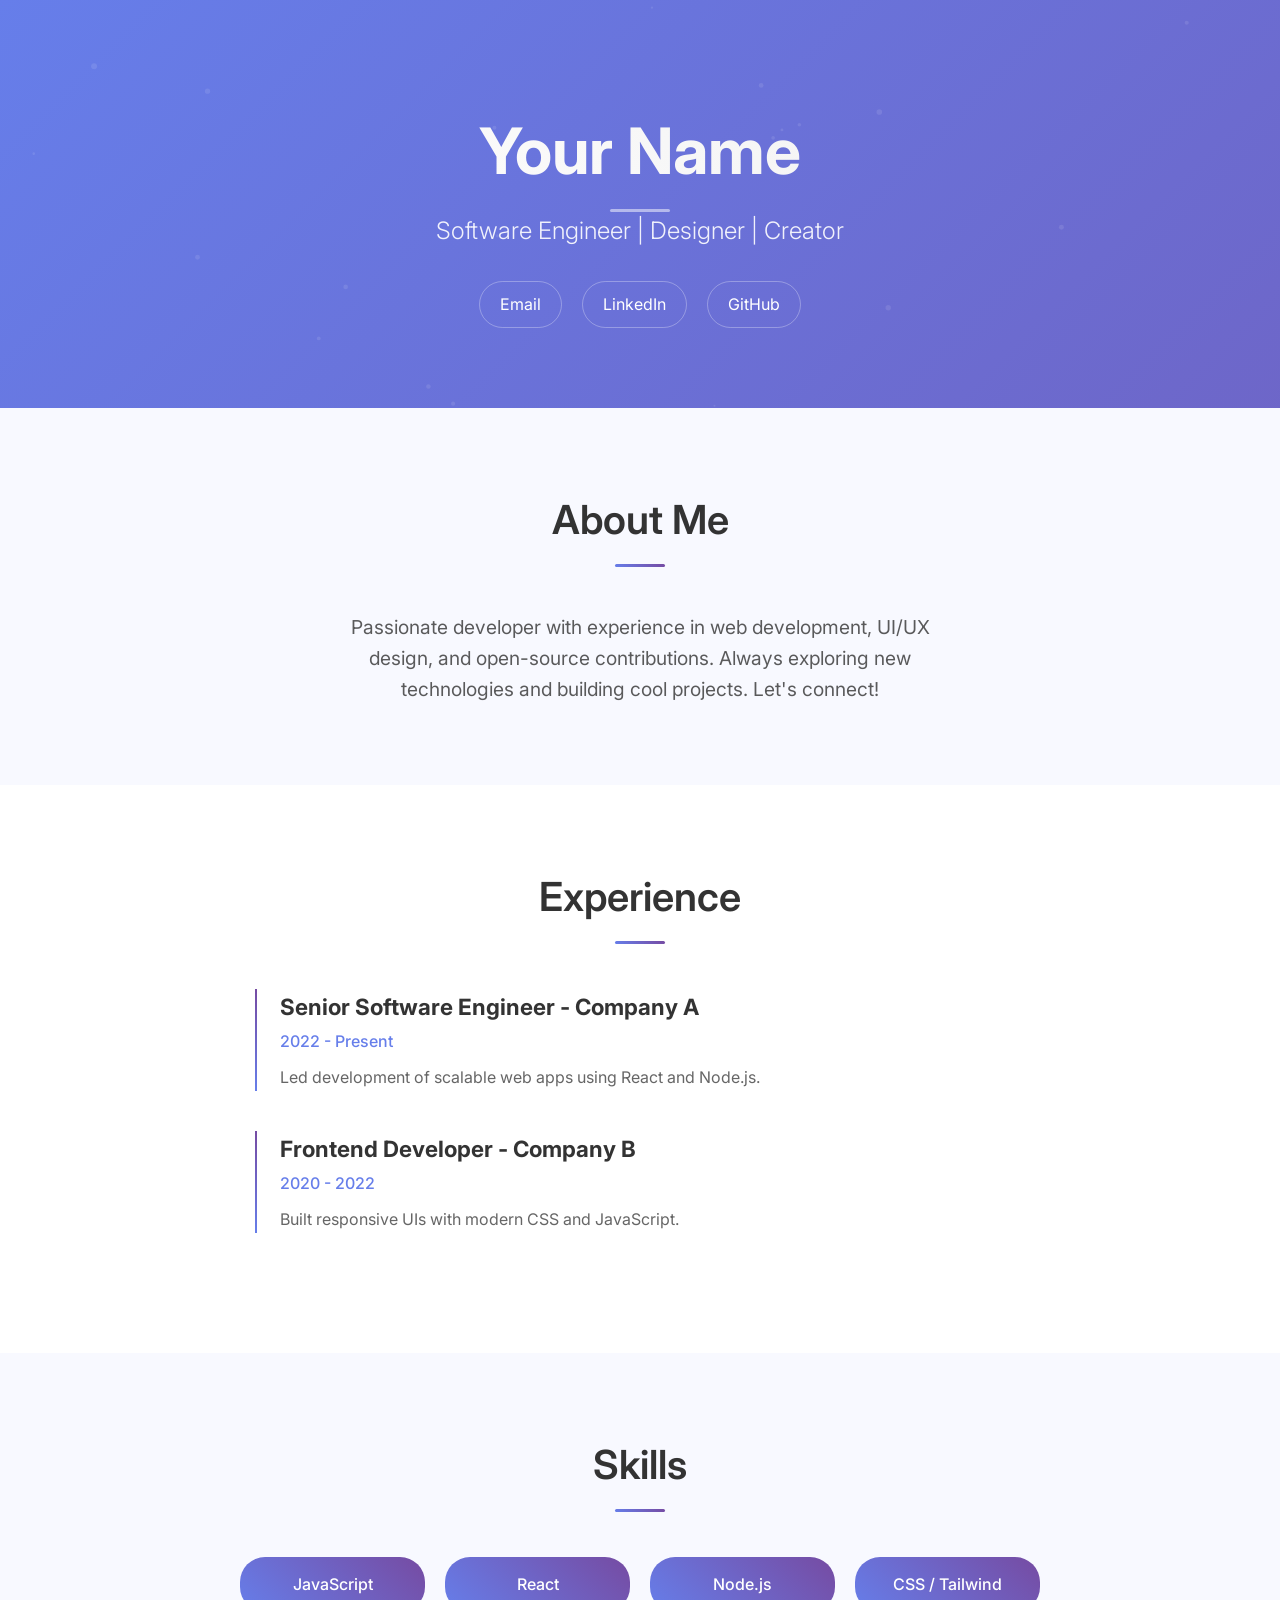
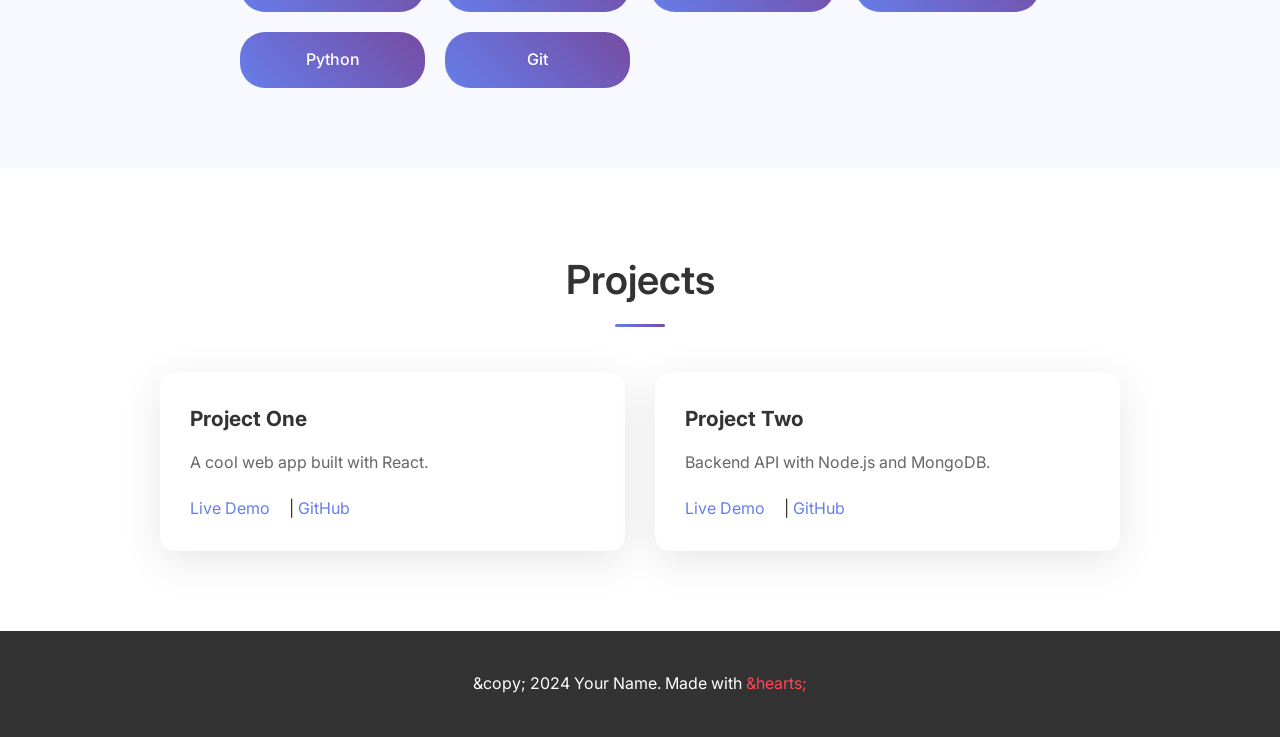
==== index.html @ 06566617 "Add files via upload" ====
<!DOCTYPE html>
<html lang="en">
<head>
  <meta charset="UTF-8">
  <meta name="viewport" content="width=device-width, initial-scale=1.0">
  <title>Your Name - Resume</title>
  <link rel="stylesheet" href="styles.css">
  <link href="https://fonts.googleapis.com/css2?family=Inter:wght@300;400;600;700&amp;display=swap" rel="stylesheet">
</head>
<body>
  <header class="hero">
    <div class="container">
      <h1 class="name"><span></span>Your Name</h1>
      <p class="title">Software Engineer | Designer | Creator</p>
      <div class="contact">
        <a href="mailto:your.email@example.com">Email</a>
        <a href="https://linkedin.com/in/yourprofile">LinkedIn</a>
        <a href="https://github.com/yourusername">GitHub</a>
      </div>
    </div>
  </header>

  <section class="section about">
    <div class="container">
      <h2>About Me</h2>
      <p>
        Passionate developer with experience in web development, UI/UX design, and open-source contributions. 
        Always exploring new technologies and building cool projects. Let's connect!
      </p>
    </div>
  </section>

  <section class="section experience">
    <div class="container">
      <h2>Experience</h2>
      <div class="timeline">
        <div class="entry">
          <h3>Senior Software Engineer - Company A</h3>
          <span class="date">2022 - Present</span>
          <p>Led development of scalable web apps using React and Node.js.</p>
        </div>
        <div class="entry">
          <h3>Frontend Developer - Company B</h3>
          <span class="date">2020 - 2022</span>
          <p>Built responsive UIs with modern CSS and JavaScript.</p>
        </div>
      </div>
    </div>
  </section>

  <section class="section skills">
    <div class="container">
      <h2>Skills</h2>
      <div class="skills-grid">
        <span>JavaScript</span>
        <span>React</span>
        <span>Node.js</span>
        <span>CSS / Tailwind</span>
        <span>Python</span>
        <span>Git</span>
      </div>
    </div>
  </section>

  <section class="section projects">
    <div class="container">
      <h2>Projects</h2>
      <div class="projects-grid">
        <div class="project">
          <h3>Project One</h3>
          <p>A cool web app built with React.</p>
          <a href="#">Live Demo</a> | <a href="#">GitHub</a>
        </div>
        <div class="project">
          <h3>Project Two</h3>
          <p>Backend API with Node.js and MongoDB.</p>
          <a href="#">Live Demo</a> | <a href="#">GitHub</a>
        </div>
      </div>
    </div>
  </section>

  <footer>
    <div class="container">
      <p>&amp;copy; 2024 Your Name. Made with <span class="heart">&amp;hearts;</span></p>
    </div>
  </footer>

  <script src="script.js"></script>
</body>
</html>
---- styles.css ----
* {
  margin: 0;
  padding: 0;
  box-sizing: border-box;
}

body {
  font-family: 'Inter', sans-serif;
  line-height: 1.6;
  color: #333;
  background: linear-gradient(135deg, #667eea 0%, #764ba2 100%);
  min-height: 100vh;
}

.container {
  max-width: 1000px;
  margin: 0 auto;
  padding: 0 20px;
}

.hero {
  text-align: center;
  padding: 100px 0 80px;
  color: white;
}

.name {
  font-size: 4rem;
  font-weight: 700;
  margin-bottom: 10px;
  background: linear-gradient(45deg, #fff, #f0f0f0);
  -webkit-background-clip: text;
  -webkit-text-fill-color: transparent;
  background-clip: text;
  position: relative;
}

.name::after {
  content: '';
  position: absolute;
  bottom: -10px;
  left: 50%;
  transform: translateX(-50%);
  width: 60px;
  height: 3px;
  background: rgba(255,255,255,0.5);
  border-radius: 2px;
}

.title {
  font-size: 1.5rem;
  font-weight: 300;
  margin-bottom: 30px;
  opacity: 0.9;
}

.contact {
  display: flex;
  justify-content: center;
  gap: 20px;
}

.contact a {
  color: white;
  text-decoration: none;
  font-weight: 400;
  padding: 10px 20px;
  border: 1px solid rgba(255,255,255,0.3);
  border-radius: 25px;
  transition: all 0.3s ease;
}

.contact a:hover {
  background: white;
  color: #333;
  transform: translateY(-2px);
}

.section {
  padding: 80px 0;
  background: white;
}

.section:nth-child(even) {
  background: #f8f9ff;
}

h2 {
  font-size: 2.5rem;
  font-weight: 600;
  text-align: center;
  margin-bottom: 60px;
  color: #333;
  position: relative;
}

h2::after {
  content: '';
  position: absolute;
  bottom: -15px;
  left: 50%;
  transform: translateX(-50%);
  width: 50px;
  height: 3px;
  background: linear-gradient(45deg, #667eea, #764ba2);
  border-radius: 2px;
}

.about p {
  font-size: 1.2rem;
  text-align: center;
  max-width: 600px;
  margin: 0 auto;
  opacity: 0.8;
}

.timeline {
  max-width: 800px;
  margin: 0 auto;
}

.entry {
  margin-bottom: 40px;
  padding-left: 40px;
  position: relative;
}

.entry::before {
  content: '';
  position: absolute;
  left: 15px;
  top: 0;
  width: 2px;
  height: 100%;
  background: linear-gradient(45deg, #667eea, #764ba2);
}

.entry h3 {
  font-size: 1.4rem;
  margin-bottom: 5px;
  color: #333;
}

.date {
  display: block;
  color: #667eea;
  font-weight: 500;
  margin-bottom: 10px;
}

.entry p {
  color: #666;
}

.skills-grid {
  display: grid;
  grid-template-columns: repeat(auto-fit, minmax(150px, 1fr));
  gap: 20px;
  max-width: 800px;
  margin: 0 auto;
}

.skills-grid span {
  background: linear-gradient(45deg, #667eea, #764ba2);
  color: white;
  padding: 15px 25px;
  text-align: center;
  border-radius: 25px;
  font-weight: 500;
  transition: transform 0.3s ease;
}

.skills-grid span:hover {
  transform: scale(1.05) translateY(-3px);
  box-shadow: 0 10px 30px rgba(102, 126, 234, 0.4);
}

.projects-grid {
  display: grid;
  grid-template-columns: repeat(auto-fit, minmax(300px, 1fr));
  gap: 30px;
  max-width: 1000px;
  margin: 0 auto;
}

.project {
  background: white;
  padding: 30px;
  border-radius: 15px;
  box-shadow: 0 10px 40px rgba(0,0,0,0.1);
  transition: all 0.3s ease;
}

.project:hover {
  transform: translateY(-10px);
  box-shadow: 0 20px 60px rgba(0,0,0,0.15);
}

.project h3 {
  color: #333;
  margin-bottom: 15px;
  font-size: 1.3rem;
}

.project p {
  color: #666;
  margin-bottom: 20px;
}

.project a {
  color: #667eea;
  text-decoration: none;
  margin-right: 15px;
}

.project a:hover {
  text-decoration: underline;
}

footer {
  background: #333;
  color: white;
  text-align: center;
  padding: 40px 0;
}

.heart {
  color: #ff4757;
  animation: pulse 2s infinite;
}

@keyframes pulse {
  0% { transform: scale(1); }
  50% { transform: scale(1.1); }
  100% { transform: scale(1); }
}

@media (max-width: 768px) {
  .name {
    font-size: 2.5rem;
  }
  
  .hero {
    padding: 60px 0 60px;
  }
  
  .contact {
    flex-direction: column;
    gap: 10px;
  }
  
  .section {
    padding: 60px 0;
  }
}
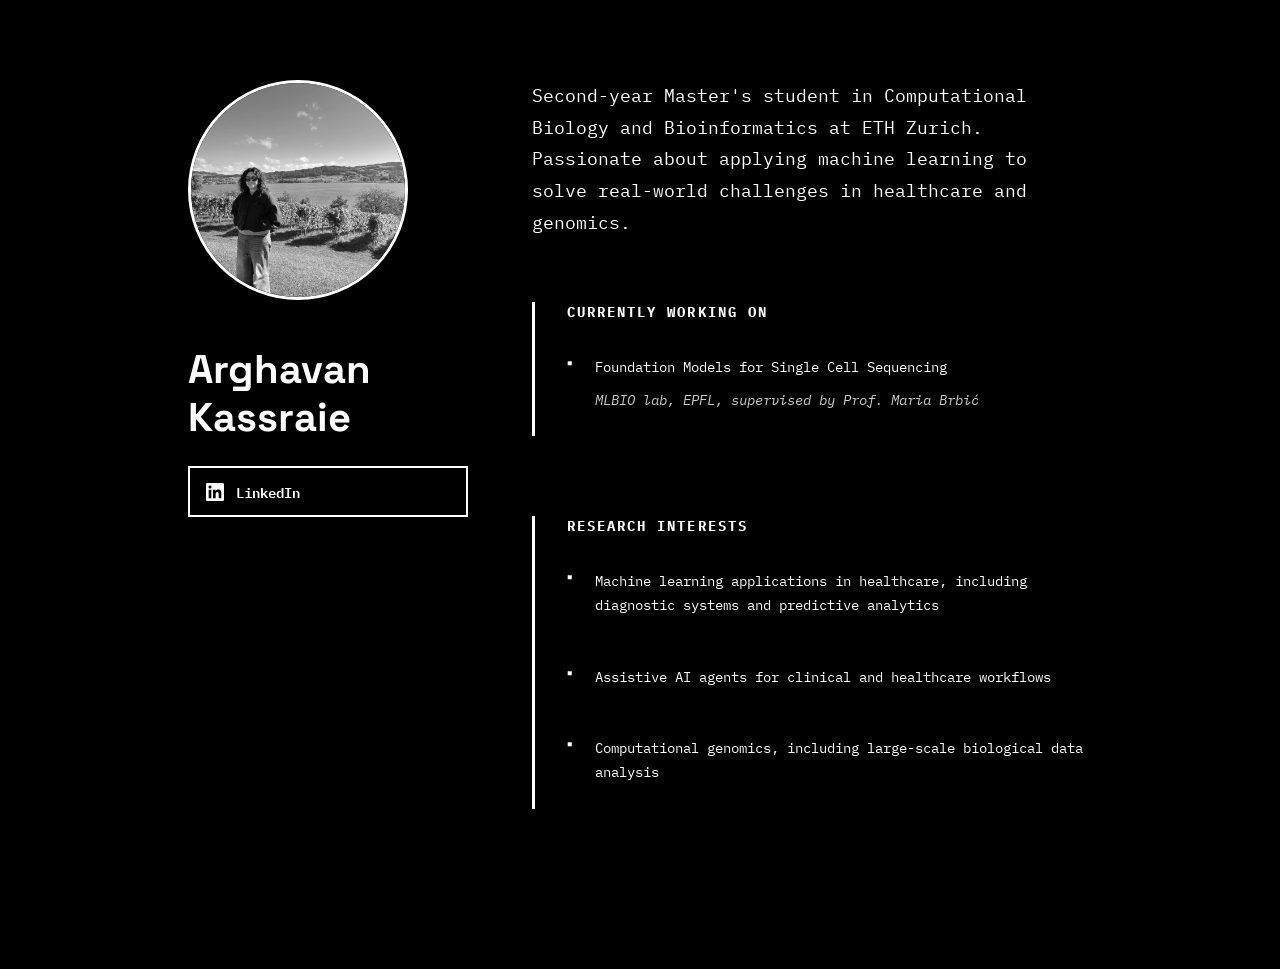
==== commit 581f7532: "Add files via upload" ====
--- a/index.html
+++ b/index.html
@@ -3,89 +3,422 @@
 <head>
   <meta charset="UTF-8">
   <meta name="viewport" content="width=device-width, initial-scale=1.0">
-  <title>Your Name - Resume</title>
-  <link rel="stylesheet" href="styles.css">
-  <link href="https://fonts.googleapis.com/css2?family=Inter:wght@300;400;600;700&amp;display=swap" rel="stylesheet">
+  <title>Arghavan Kassraie</title>
+  <link rel="preconnect" href="https://fonts.googleapis.com">
+  <link rel="preconnect" href="https://fonts.gstatic.com" crossorigin>
+  <link href="https://fonts.googleapis.com/css2?family=IBM+Plex+Mono:wght@400;600;700&family=Space+Grotesk:wght@700&display=swap" rel="stylesheet">
+  <style>
+    * {
+      margin: 0;
+      padding: 0;
+      box-sizing: border-box;
+    }
+    
+    :root {
+      --primary: #000000;
+      --secondary: #1a1a1a;
+      --accent: #ffffff;
+      --text-primary: #ffffff;
+      --text-secondary: #cccccc;
+      --border: #333333;
+    }
+    
+    body {
+      font-family: 'IBM Plex Mono', monospace;
+      background: #000000;
+      color: var(--text-primary);
+      line-height: 1.6;
+      font-size: 14px;
+      min-height: 100vh;
+      overflow-x: hidden;
+      position: relative;
+      font-weight: 400;
+    }
+
+    /* Animated background symbols */
+    .background-symbols {
+      position: fixed;
+      top: 0;
+      left: 0;
+      width: 100%;
+      height: 100%;
+      pointer-events: none;
+      z-index: 0;
+      overflow: hidden;
+    }
+
+    .symbol {
+      position: absolute;
+      opacity: 0.15;
+      filter: none;
+      animation: float linear infinite;
+    }
+
+    .symbol.dna { animation-duration: 15s; }
+    .symbol.molecule { animation-duration: 18s; }
+    .symbol.computer { animation-duration: 20s; }
+    .symbol.code { animation-duration: 16s; }
+    .symbol.hospital { animation-duration: 22s; }
+    .symbol.blood { animation-duration: 14s; }
+
+    @keyframes float {
+      0% {
+        transform: translateY(100vh) rotate(0deg);
+        opacity: 0.05;
+      }
+      10% {
+        opacity: 0.15;
+      }
+      90% {
+        opacity: 0.15;
+      }
+      100% {
+        transform: translateY(-100vh) rotate(360deg);
+        opacity: 0.05;
+      }
+    }
+
+    .symbol svg {
+      width: 100%;
+      height: 100%;
+      stroke: var(--text-primary);
+      fill: none;
+      stroke-width: 2;
+    }
+
+    /* Main content */
+    .content {
+      position: relative;
+      z-index: 1;
+      max-width: 1000px;
+      margin: 0 auto;
+      padding: 5rem 3rem;
+      display: grid;
+      grid-template-columns: 280px 1fr;
+      gap: 4rem;
+    }
+
+    .sidebar {
+      position: sticky;
+      top: 3rem;
+      height: fit-content;
+    }
+
+    .photo-container {
+      position: relative;
+      margin-bottom: 2.5rem;
+    }
+
+    .photo {
+      width: 220px;
+      height: 220px;
+      object-fit: cover;
+      border-radius: 50%;
+      box-shadow: none;
+      border: 3px solid #ffffff;
+      transition: none;
+    }
+
+    .photo:hover {
+      transform: none;
+      box-shadow: none;
+      border-color: #ffffff;
+    }
+
+    .name {
+      font-size: 2.5rem;
+      font-weight: 700;
+      letter-spacing: 0em;
+      margin-bottom: 0.5rem;
+      color: var(--text-primary);
+      font-family: 'Space Grotesk', sans-serif;
+      line-height: 1.2;
+    }
+
+    .title {
+      display: none;
+    }
+
+    .social {
+      display: flex;
+      flex-direction: column;
+      gap: 1rem;
+      margin-top: 1.5rem;
+    }
+
+    .social a {
+      display: inline-flex;
+      align-items: center;
+      gap: 0.75rem;
+      color: var(--text-primary);
+      text-decoration: none;
+      font-weight: 600;
+      padding: 0.75rem 1rem;
+      border: 2px solid #ffffff;
+      border-radius: 0px;
+      transition: none;
+      font-size: 0.9rem;
+      background: transparent;
+    }
+
+    .social a:hover {
+      color: #000000;
+      border-color: #ffffff;
+      background: #ffffff;
+      transform: none;
+    }
+
+    .social svg {
+      width: 18px;
+      height: 18px;
+    }
+
+    .main {
+    }
+
+    .bio {
+      font-size: 1.1rem;
+      color: var(--text-primary);
+      margin-bottom: 4rem;
+      line-height: 1.8;
+      max-width: 650px;
+      font-weight: 400;
+      font-family: 'IBM Plex Mono', monospace;
+    }
+
+    .section {
+      margin-bottom: 5rem;
+      border-left: 3px solid #ffffff;
+      padding-left: 2rem;
+    }
+
+    .section h2 {
+      font-size: 0.85rem;
+      font-weight: 700;
+      letter-spacing: 0.15em;
+      text-transform: uppercase;
+      color: var(--text-primary);
+      margin-bottom: 2rem;
+      display: block;
+      font-family: 'IBM Plex Mono', monospace;
+    }
+
+    .section h2::before {
+      display: none;
+    }
+
+    ul {
+      list-style: none;
+      display: flex;
+      flex-direction: column;
+      gap: 1.5rem;
+    }
+
+    li {
+      color: var(--text-primary);
+      padding-left: 1.75rem;
+      position: relative;
+      font-weight: 400;
+      line-height: 1.7;
+      margin-bottom: 1.5rem;
+    }
+
+    li::before {
+      content: '■';
+      position: absolute;
+      left: 0;
+      color: var(--text-primary);
+      font-weight: bold;
+      font-size: 0.6em;
+    }
+
+    .project {
+      display: block;
+      font-size: 0.9rem;
+      color: var(--text-secondary);
+      margin-top: 0.5rem;
+      padding-left: 0;
+      font-style: italic;
+      opacity: 1;
+      font-weight: 400;
+    }
+
+    li:hover {
+      color: var(--text-primary);
+      transition: none;
+    }
+
+    @keyframes none {
+      0% { opacity: 1; }
+      100% { opacity: 1; }
+    }
+
+    @media (max-width: 1024px) {
+      .content {
+        grid-template-columns: 1fr;
+        gap: 3rem;
+        padding: 3rem 2rem;
+      }
+
+      .sidebar {
+        position: static;
+        display: grid;
+        grid-template-columns: 220px 1fr;
+        gap: 2rem;
+        align-items: flex-start;
+      }
+
+      .photo-container {
+        margin-bottom: 0;
+      }
+
+      .name {
+        font-size: 2rem;
+      }
+    }
+
+    @media (max-width: 768px) {
+      .content {
+        padding: 2rem 1.5rem;
+      }
+
+      .sidebar {
+        grid-template-columns: 1fr;
+        text-align: left;
+      }
+
+      .photo {
+        width: 160px;
+        height: 160px;
+        margin: 0;
+      }
+
+      .name {
+        font-size: 1.75rem;
+      }
+
+      .bio {
+        font-size: 1rem;
+      }
+
+      .section {
+        margin-bottom: 3rem;
+      }
+
+      li {
+        padding-left: 1.5rem;
+        margin-bottom: 1.25rem;
+      }
+
+      .social {
+        flex-direction: row;
+        margin-top: 1rem;
+        gap: 0.5rem;
+      }
+
+      .social a {
+        flex: 1;
+        justify-content: center;
+        font-size: 0.8rem;
+        padding: 0.6rem 0.75rem;
+      }
+    }
+  </style>
 </head>
 <body>
-  <header class="hero">
-    <div class="container">
-      <h1 class="name"><span></span>Your Name</h1>
-      <p class="title">Software Engineer | Designer | Creator</p>
-      <div class="contact">
-        <a href="mailto:your.email@example.com">Email</a>
-        <a href="https://linkedin.com/in/yourprofile">LinkedIn</a>
-        <a href="https://github.com/yourusername">GitHub</a>
+  <div class="background-symbols" id="symbolsContainer"></div>
+
+  <div class="content">
+    <aside class="sidebar">
+      <div class="photo-container">
+        <img src="IMG_1567.jpeg" alt="Arghavan Kassraie" class="photo">
       </div>
-    </div>
-  </header>
-
-  <section class="section about">
-    <div class="container">
-      <h2>About Me</h2>
-      <p>
-        Passionate developer with experience in web development, UI/UX design, and open-source contributions. 
-        Always exploring new technologies and building cool projects. Let's connect!
-      </p>
-    </div>
-  </section>
-
-  <section class="section experience">
-    <div class="container">
-      <h2>Experience</h2>
-      <div class="timeline">
-        <div class="entry">
-          <h3>Senior Software Engineer - Company A</h3>
-          <span class="date">2022 - Present</span>
-          <p>Led development of scalable web apps using React and Node.js.</p>
-        </div>
-        <div class="entry">
-          <h3>Frontend Developer - Company B</h3>
-          <span class="date">2020 - 2022</span>
-          <p>Built responsive UIs with modern CSS and JavaScript.</p>
+      <div>
+        <div class="name">Arghavan Kassraie</div>
+        <div class="social">
+          <a href="https://www.linkedin.com/in/arghavan-kassraie-0686ab26a" title="LinkedIn" target="_blank">
+            <svg viewBox="0 0 24 24" fill="currentColor">
+              <path d="M20.447 20.452h-3.554v-5.569c0-1.328-.027-3.037-1.852-3.037-1.853 0-2.136 1.445-2.136 2.939v5.667H9.351V9h3.414v1.561h.046c.477-.9 1.637-1.85 3.37-1.85 3.601 0 4.267 2.37 4.267 5.455v6.286zM5.337 7.433c-1.144 0-2.063-.926-2.063-2.065 0-1.138.92-2.063 2.063-2.063 1.14 0 2.064.925 2.064 2.063 0 1.139-.925 2.065-2.064 2.065zm1.782 13.019H3.555V9h3.564v11.452zM22.225 0H1.771C.792 0 0 .774 0 1.729v20.542C0 23.227.792 24 1.771 24h20.451C23.2 24 24 23.227 24 22.271V1.729C24 .774 23.2 0 22.225 0z"/>
+            </svg>
+            LinkedIn
+          </a>
         </div>
       </div>
-    </div>
-  </section>
-
-  <section class="section skills">
-    <div class="container">
-      <h2>Skills</h2>
-      <div class="skills-grid">
-        <span>JavaScript</span>
-        <span>React</span>
-        <span>Node.js</span>
-        <span>CSS / Tailwind</span>
-        <span>Python</span>
-        <span>Git</span>
+    </aside>
+
+    <main class="main">
+      <p class="bio">
+        Second-year Master's student in Computational Biology and Bioinformatics at ETH Zurich. Passionate about applying machine learning to solve real-world challenges in healthcare and genomics.
+      </p>
+
+      <div class="section">
+        <h2>Currently Working On</h2>
+        <ul>
+          <li>Foundation Models for Single Cell Sequencing
+            <div class="project">MLBIO lab, EPFL, supervised by Prof. Maria Brbić</div>
+          </li>
+        </ul>
       </div>
-    </div>
-  </section>
-
-  <section class="section projects">
-    <div class="container">
-      <h2>Projects</h2>
-      <div class="projects-grid">
-        <div class="project">
-          <h3>Project One</h3>
-          <p>A cool web app built with React.</p>
-          <a href="#">Live Demo</a> | <a href="#">GitHub</a>
-        </div>
-        <div class="project">
-          <h3>Project Two</h3>
-          <p>Backend API with Node.js and MongoDB.</p>
-          <a href="#">Live Demo</a> | <a href="#">GitHub</a>
-        </div>
+
+      <div class="section">
+        <h2>Research Interests</h2>
+        <ul>
+          <li>Machine learning applications in healthcare, including diagnostic systems and predictive analytics</li>
+          <li>Assistive AI agents for clinical and healthcare workflows</li>
+          <li>Computational genomics, including large-scale biological data analysis</li>
+        </ul>
       </div>
-    </div>
-  </section>
-
-  <footer>
-    <div class="container">
-      <p>&amp;copy; 2024 Your Name. Made with <span class="heart">&amp;hearts;</span></p>
-    </div>
-  </footer>
-
-  <script src="script.js"></script>
+    </main>
+  </div>
+
+  <script>
+    // Create floating background symbols
+    const symbolsContainer = document.getElementById('symbolsContainer');
+    
+    const symbols = [
+      // DNA helix
+      { name: 'dna', width: 60, height: 100, svg: '<svg viewBox="0 0 60 100" xmlns="http://www.w3.org/2000/svg"><path d="M30 10 Q45 25 30 40 Q15 55 30 70 Q45 85 30 100" stroke="currentColor" fill="none" stroke-width="2"/><path d="M30 10 Q15 25 30 40 Q45 55 30 70 Q15 85 30 100" stroke="currentColor" fill="none" stroke-width="2"/><circle cx="20" cy="25" r="2" fill="currentColor"/><circle cx="40" cy="25" r="2" fill="currentColor"/><circle cx="20" cy="55" r="2" fill="currentColor"/><circle cx="40" cy="55" r="2" fill="currentColor"/><circle cx="20" cy="85" r="2" fill="currentColor"/><circle cx="40" cy="85" r="2" fill="currentColor"/></svg>' },
+      
+      // Molecule
+      { name: 'molecule', width: 70, height: 70, svg: '<svg viewBox="0 0 70 70" xmlns="http://www.w3.org/2000/svg"><circle cx="35" cy="35" r="12" stroke="currentColor" fill="none" stroke-width="2"/><circle cx="15" cy="25" r="8" stroke="currentColor" fill="none" stroke-width="2"/><circle cx="55" cy="25" r="8" stroke="currentColor" fill="none" stroke-width="2"/><circle cx="25" cy="55" r="8" stroke="currentColor" fill="none" stroke-width="2"/><circle cx="50" cy="50" r="8" stroke="currentColor" fill="none" stroke-width="2"/><line x1="35" y1="35" x2="15" y2="25" stroke="currentColor" stroke-width="1.5"/><line x1="35" y1="35" x2="55" y2="25" stroke="currentColor" stroke-width="1.5"/><line x1="35" y1="35" x2="25" y2="55" stroke="currentColor" stroke-width="1.5"/><line x1="35" y1="35" x2="50" y2="50" stroke="currentColor" stroke-width="1.5"/></svg>' },
+      
+      // Computer/Monitor
+      { name: 'computer', width: 75, height: 60, svg: '<svg viewBox="0 0 75 60" xmlns="http://www.w3.org/2000/svg"><rect x="8" y="5" width="59" height="40" rx="3" stroke="currentColor" fill="none" stroke-width="2"/><rect x="15" y="12" width="45" height="26" stroke="currentColor" fill="none" stroke-width="1"/><line x1="25" y1="48" x2="25" y2="55"/><line x1="50" y1="48" x2="50" y2="55"/><line x1="22" y1="55" x2="53" y2="55" stroke="currentColor" stroke-width="2"/></svg>' },
+      
+      // Code/Brackets
+      { name: 'code', width: 50, height: 70, svg: '<svg viewBox="0 0 50 70" xmlns="http://www.w3.org/2000/svg"><path d="M12 15 L5 35 L12 55" stroke="currentColor" fill="none" stroke-width="2" stroke-linecap="round"/><path d="M38 15 L45 35 L38 55" stroke="currentColor" fill="none" stroke-width="2" stroke-linecap="round"/><path d="M20 20 L30 50" stroke="currentColor" fill="none" stroke-width="2" stroke-linecap="round"/></svg>' },
+      
+      // Hospital/Cross
+      { name: 'hospital', width: 70, height: 70, svg: '<svg viewBox="0 0 70 70" xmlns="http://www.w3.org/2000/svg"><rect x="10" y="10" width="50" height="50" rx="4" stroke="currentColor" fill="none" stroke-width="2"/><line x1="35" y1="20" x2="35" y2="50" stroke="currentColor" stroke-width="2.5" stroke-linecap="round"/><line x1="20" y1="35" x2="50" y2="35" stroke="currentColor" stroke-width="2.5" stroke-linecap="round"/></svg>' },
+      
+      // Blood drop
+      { name: 'blood', width: 45, height: 65, svg: '<svg viewBox="0 0 45 65" xmlns="http://www.w3.org/2000/svg"><path d="M22.5 5 C15 15 8 25 8 35 C8 48 14.5 58 22.5 58 C30.5 58 37 48 37 35 C37 25 30 15 22.5 5 Z" stroke="currentColor" fill="none" stroke-width="2"/></svg>' }
+    ];
+
+    function createSymbol(symbol) {
+      const div = document.createElement('div');
+      div.className = `symbol ${symbol.name}`;
+      div.style.width = symbol.width + 'px';
+      div.style.height = symbol.height + 'px';
+      div.style.left = Math.random() * 100 + '%';
+      div.style.bottom = '-' + symbol.height + 'px';
+      div.innerHTML = symbol.svg;
+      return div;
+    }
+
+    // Create multiple instances of each symbol
+    symbols.forEach(symbol => {
+      for (let i = 0; i < 3; i++) {
+        const symbolEl = createSymbol(symbol);
+        symbolEl.style.animationDelay = (Math.random() * 20) + 's';
+        symbolsContainer.appendChild(symbolEl);
+      }
+    });
+
+    // Smooth page load animations
+    document.addEventListener('DOMContentLoaded', () => {
+      document.body.style.opacity = '1';
+    });
+  </script>
 </body>
 </html>
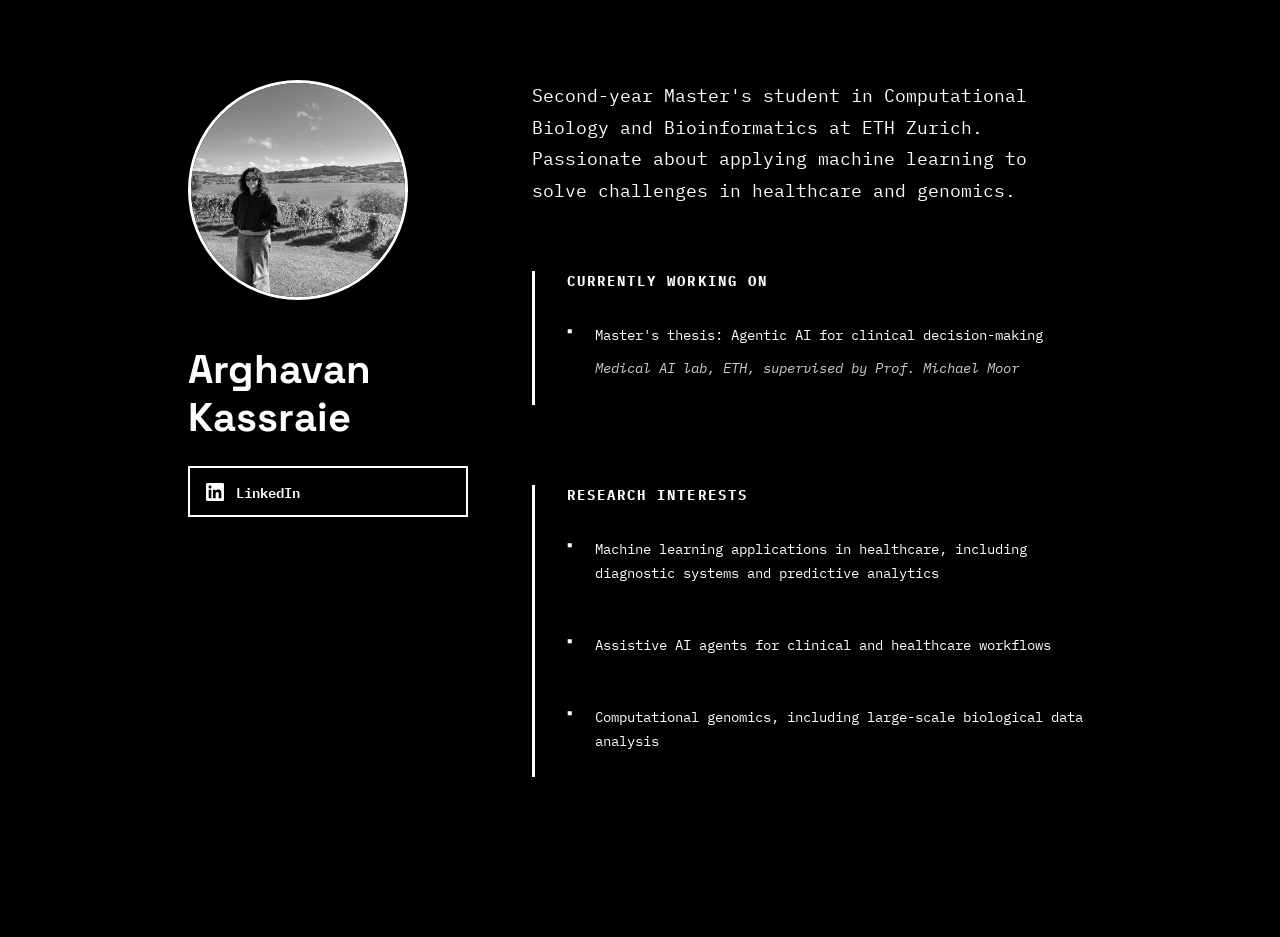
==== commit 836faad8: "Update bio and current projects in index.html" ====
--- a/index.html
+++ b/index.html
@@ -348,14 +348,14 @@
 
     <main class="main">
       <p class="bio">
-        Second-year Master's student in Computational Biology and Bioinformatics at ETH Zurich. Passionate about applying machine learning to solve real-world challenges in healthcare and genomics.
+        Second-year Master's student in Computational Biology and Bioinformatics at ETH Zurich. Passionate about applying machine learning to solve challenges in healthcare and genomics.
       </p>
 
       <div class="section">
         <h2>Currently Working On</h2>
         <ul>
-          <li>Foundation Models for Single Cell Sequencing
-            <div class="project">MLBIO lab, EPFL, supervised by Prof. Maria Brbić</div>
+          <li>Master's thesis: Agentic AI for clinical decision-making
+            <div class="project">Medical AI lab, ETH, supervised by Prof. Michael Moor</div>
           </li>
         </ul>
       </div>
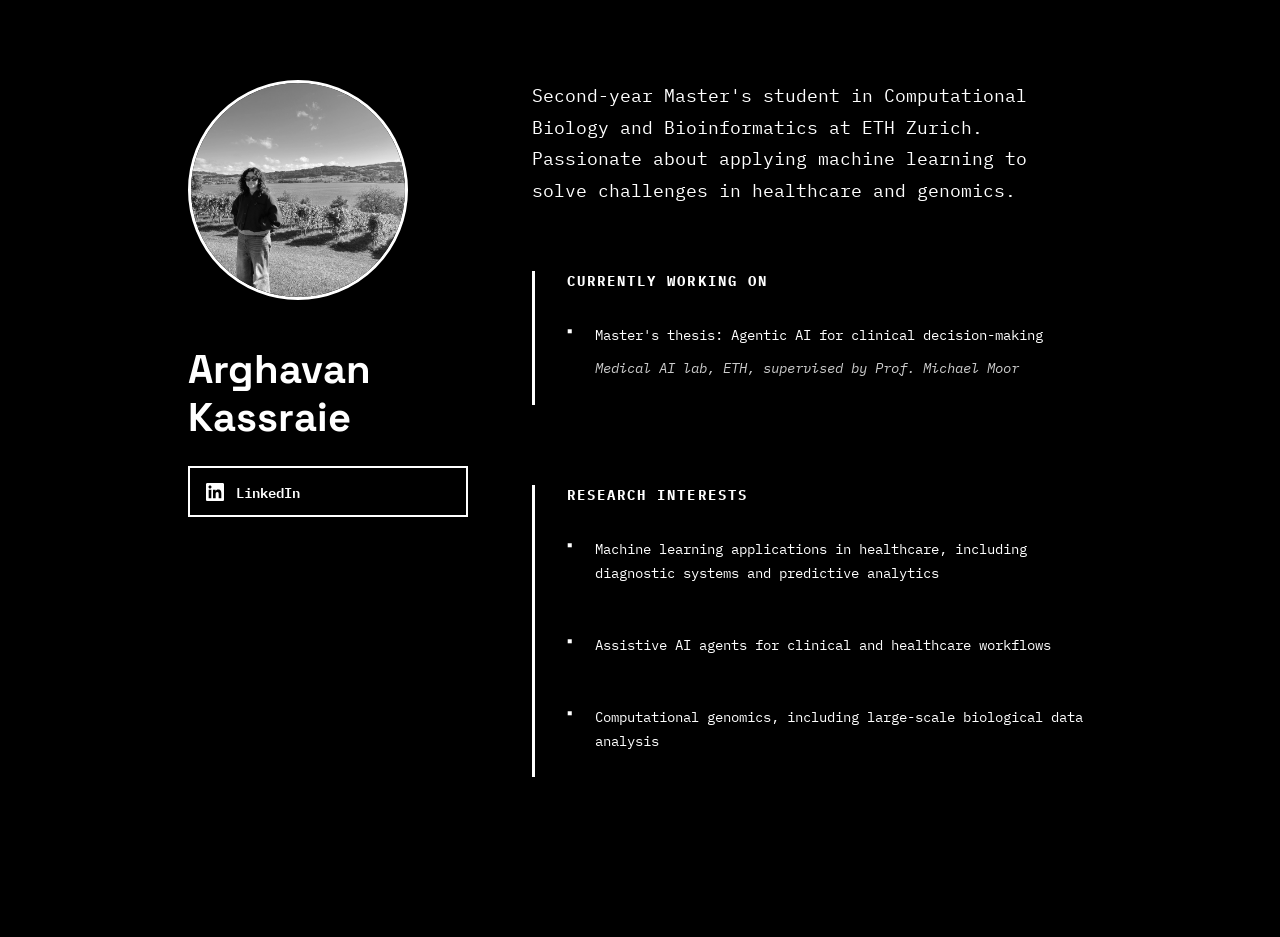
==== commit 6d4297fa: "Enhance profile photo with grayscale toggle effect Added grayscale filter to profile photo with a tr" ====
--- a/index.html
+++ b/index.html
@@ -116,13 +116,14 @@
       border-radius: 50%;
       box-shadow: none;
       border: 3px solid #ffffff;
-      transition: none;
-    }
-
-    .photo:hover {
-      transform: none;
-      box-shadow: none;
-      border-color: #ffffff;
+      filter: grayscale(100%);
+      transition: filter 0.5s ease;
+      cursor: pointer;
+    }
+
+    .photo:hover,
+    .photo.in-color {
+      filter: grayscale(0%);
     }
 
     .name {
@@ -331,7 +332,7 @@
   <div class="content">
     <aside class="sidebar">
       <div class="photo-container">
-        <img src="IMG_1567.jpeg" alt="Arghavan Kassraie" class="photo">
+        <img src="IMG_1567.jpeg" alt="Arghavan Kassraie" class="photo" id="profilePhoto">
       </div>
       <div>
         <div class="name">Arghavan Kassraie</div>
@@ -415,6 +416,12 @@
       }
     });
 
+    // Photo toggle: black & white by default, click/tap to switch to color and back
+    const profilePhoto = document.getElementById('profilePhoto');
+    profilePhoto.addEventListener('click', () => {
+      profilePhoto.classList.toggle('in-color');
+    });
+
     // Smooth page load animations
     document.addEventListener('DOMContentLoaded', () => {
       document.body.style.opacity = '1';
